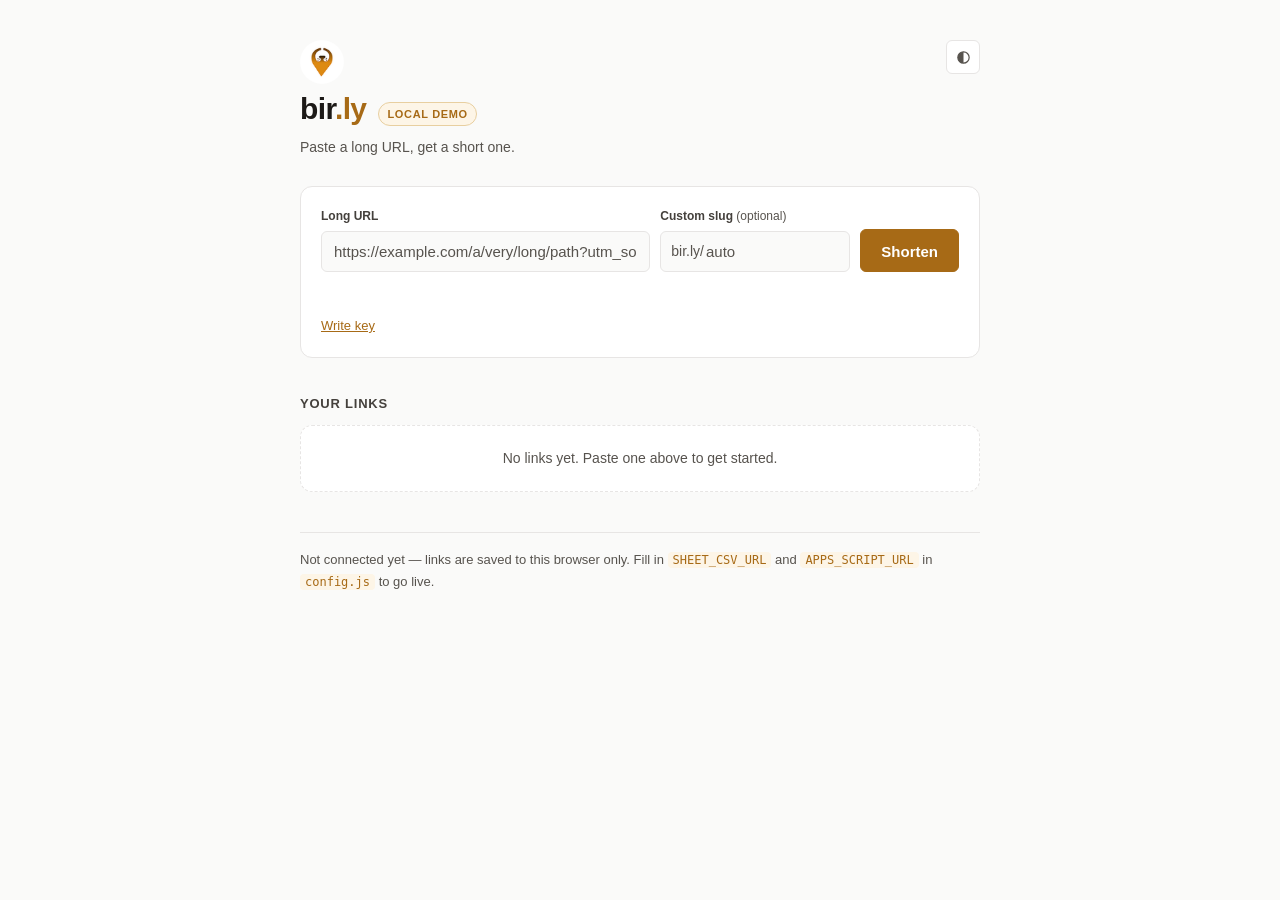
==== site/index.html @ b2f22ea6 "Restore the white-circle logo mark and add a theme switcher The pin is drawn on white, so rather tha" ====
<!DOCTYPE html>
<!-- ============================================================
     bir.ly — dashboard
     Version : v1.0
     Date    : 2026-09-22
     Author  : Rich Birley
     Changes : Google Sheet store via Apps Script; falls back to a
               local demo until config.js is filled in.
     ============================================================ -->
<html lang="en-GB">
<head>
<meta charset="utf-8">
<meta name="viewport" content="width=device-width, initial-scale=1">
<meta name="robots" content="noindex">
<title>bir.ly</title>
<link rel="icon" href="favicon-32.png" sizes="32x32">
<link rel="icon" href="favicon-16.png" sizes="16x16">
<link rel="apple-touch-icon" href="apple-touch-icon.png">
<meta name="theme-color" content="#A76A16">
<link rel="stylesheet" href="style.css">
<script src="theme.js"></script>
</head>
<body>
<div class="wrap">

  <button class="theme-btn" type="button" id="theme-btn"></button>

  <header>
    <a class="logo" href="./"><img src="icon-512.png" alt=""><span>bir<b>.ly</b></span></a>
    <span class="tag" id="mode">Local demo</span>
  </header>
  <p class="sub">Paste a long URL, get a short one.</p>

  <div class="card">
    <form id="form" novalidate>
      <div class="field">
        <label for="url">Long URL</label>
        <input id="url" type="url" placeholder="https://example.com/a/very/long/path?utm_source=…" autocomplete="off" spellcheck="false">
      </div>
      <div class="field slug-field">
        <label for="slug">Custom slug <span class="opt">(optional)</span></label>
        <div class="slug-wrap">
          <span id="host-label">bir.ly/</span>
          <input id="slug" type="text" placeholder="auto" autocomplete="off" spellcheck="false" maxlength="24">
        </div>
      </div>
      <button class="primary" type="submit" id="submit">Shorten</button>
    </form>
    <div class="msg" id="msg" role="status" aria-live="polite"></div>

    <div style="margin-top:12px">
      <button class="link-btn" type="button" id="toggle-settings">Write key</button>
    </div>

    <div class="settings" id="settings">
      <div class="row">
        <div class="field">
          <label for="secret">Write key <span class="opt">— stored in this browser only, never committed</span></label>
          <input id="secret" type="password" placeholder="the SECRET from your Apps Script" autocomplete="off">
        </div>
        <button class="ghost" type="button" id="save-secret">Save</button>
      </div>
    </div>
  </div>

  <h2>Your links <span class="count" id="count"></span></h2>
  <ul id="list"></ul>

  <p class="note" id="note"></p>

</div>

<script src="config.js"></script>
<script>
const ALPHABET = '23456789abcdefghijkmnpqrstuvwxyzABCDEFGHJKLMNPQRSTUVWXYZ';
const LOCAL_KEY = 'birly.links.v1';
const SECRET_KEY = 'birly.secret';
const RESERVED = new Set(['api','admin','app','login','new','static','assets','about','404','index','config','style','robots','sitemap','cname']);

const CFG = window.BIRLY || {};
const LIVE = Boolean(CFG.SHEET_CSV_URL && CFG.APPS_SCRIPT_URL);
const DOMAIN = CFG.DOMAIN || 'bir.ly';

const $ = id => document.getElementById(id);
const form = $('form'), urlIn = $('url'), slugIn = $('slug'), msg = $('msg');
const list = $('list'), count = $('count'), submit = $('submit');

let links = [];

$('host-label').textContent = DOMAIN + '/';
$('mode').textContent = LIVE ? 'Live' : 'Local demo';
$('note').innerHTML = LIVE
  ? 'Links are stored in your Google Sheet and resolve immediately at <code>' + DOMAIN + '</code>. The sheet is published read-only, so treat the link list as public.'
  : 'Not connected yet — links are saved to this browser only. Fill in <code>SHEET_CSV_URL</code> and <code>APPS_SCRIPT_URL</code> in <code>config.js</code> to go live.';

$('toggle-settings').addEventListener('click', () => {
  $('settings').classList.toggle('open');
  if ($('settings').classList.contains('open')) $('secret').focus();
});
$('save-secret').addEventListener('click', () => {
  const v = $('secret').value.trim();
  if (v) localStorage.setItem(SECRET_KEY, v); else localStorage.removeItem(SECRET_KEY);
  $('settings').classList.remove('open');
  say(v ? 'Write key saved to this browser.' : 'Write key cleared.', 'ok');
});
try { $('secret').value = localStorage.getItem(SECRET_KEY) || ''; } catch {}

function say(text, kind){
  msg.textContent = text;
  msg.className = 'msg' + (kind ? ' ' + kind : '');
}

function makeSlug(n = 7){
  const bytes = crypto.getRandomValues(new Uint8Array(n));
  return [...bytes].map(b => ALPHABET[b % ALPHABET.length]).join('');
}

function normalise(raw){
  let v = raw.trim();
  if (!v) return null;
  if (!/^[a-z][a-z0-9+.-]*:\/\//i.test(v)) v = 'https://' + v;
  let u;
  try { u = new URL(v); } catch { return null; }
  if (u.protocol !== 'http:' && u.protocol !== 'https:') return null;
  if (!u.hostname.includes('.')) return null;
  return u.href;
}

function parseCSV(text){
  const rows = [];
  let row = [], field = '', quoted = false;
  for (let i = 0; i < text.length; i++){
    const c = text[i];
    if (quoted){
      if (c === '"'){
        if (text[i+1] === '"'){ field += '"'; i++; }
        else quoted = false;
      } else field += c;
    } else if (c === '"'){ quoted = true; }
    else if (c === ','){ row.push(field); field = ''; }
    else if (c === '\n'){ row.push(field); rows.push(row); row = []; field = ''; }
    else if (c !== '\r'){ field += c; }
  }
  if (field.length || row.length){ row.push(field); rows.push(row); }
  return rows;
}

async function loadLinks(){
  if (!LIVE){
    try { return JSON.parse(localStorage.getItem(LOCAL_KEY)) || []; } catch { return []; }
  }
  const res = await fetch(CFG.SHEET_CSV_URL, { cache: 'no-store' });
  if (!res.ok) throw new Error('sheet ' + res.status);
  return parseCSV(await res.text())
    .filter(r => r[0] && r[1] && r[0].trim().toLowerCase() !== 'slug')
    .map(r => ({ slug: r[0].trim(), url: r[1].trim(), created: Date.parse(r[2]) || null }))
    .reverse();
}

function saveLocal(){
  try { localStorage.setItem(LOCAL_KEY, JSON.stringify(links)); } catch {}
}

async function createLink(slug, url){
  if (!LIVE){
    links.unshift({ slug, url, created: Date.now() });
    saveLocal();
    return;
  }
  const secret = localStorage.getItem(SECRET_KEY);
  if (!secret) throw new Error('No write key saved — add one under “Write key”.');

  // text/plain avoids a CORS preflight, which Apps Script does not answer.
  const res = await fetch(CFG.APPS_SCRIPT_URL, {
    method: 'POST',
    headers: { 'Content-Type': 'text/plain;charset=utf-8' },
    body: JSON.stringify({ secret, slug, url })
  });
  const data = await res.json().catch(() => ({ error: 'Unreadable response from Apps Script.' }));
  if (data.error) throw new Error(data.error);
  links.unshift({ slug, url, created: Date.now() });
}

form.addEventListener('submit', async e => {
  e.preventDefault();
  const href = normalise(urlIn.value);
  if (!href) return say('That doesn’t look like a valid web address.', 'err');

  let slug = slugIn.value.trim();
  if (slug){
    if (!/^[a-zA-Z0-9_-]{3,24}$/.test(slug))
      return say('Slugs are 3–24 characters: letters, numbers, hyphen or underscore.', 'err');
    if (RESERVED.has(slug.toLowerCase()))
      return say('“' + slug + '” is reserved for the app itself.', 'err');
    if (links.some(l => l.slug.toLowerCase() === slug.toLowerCase()))
      return say(DOMAIN + '/' + slug + ' is already taken.', 'err');
  } else {
    do { slug = makeSlug(); } while (links.some(l => l.slug === slug));
  }

  submit.disabled = true;
  say('Saving…');
  try {
    await createLink(slug, href);
    render();
    form.reset();
    urlIn.focus();
    say('Created ' + DOMAIN + '/' + slug, 'ok');
  } catch (err) {
    say(err.message || 'Could not save that link.', 'err');
  } finally {
    submit.disabled = false;
  }
});

function when(ts){
  if (!ts) return '';
  const s = (Date.now() - ts) / 1000;
  if (s < 60) return 'just now';
  if (s < 3600) return Math.floor(s / 60) + 'm ago';
  if (s < 86400) return Math.floor(s / 3600) + 'h ago';
  return new Date(ts).toLocaleDateString('en-GB', { day:'numeric', month:'short' });
}

function render(){
  count.textContent = links.length ? '(' + links.length + ')' : '';
  list.innerHTML = '';

  if (!links.length){
    const p = document.createElement('li');
    p.className = 'empty';
    p.textContent = 'No links yet. Paste one above to get started.';
    list.append(p);
    return;
  }

  for (const link of links){
    const li = document.createElement('li');

    const main = document.createElement('div');
    main.className = 'li-main';
    const short = document.createElement('div');
    short.className = 'short';
    short.textContent = DOMAIN + '/' + link.slug;
    const long = document.createElement('div');
    long.className = 'long';
    long.textContent = link.url;
    long.title = link.url;
    main.append(short, long);

    const meta = document.createElement('span');
    meta.className = 'meta';
    meta.textContent = when(link.created);

    const copy = document.createElement('button');
    copy.className = 'ghost';
    copy.type = 'button';
    copy.textContent = 'Copy';
    copy.addEventListener('click', async () => {
      try { await navigator.clipboard.writeText('https://' + DOMAIN + '/' + link.slug); }
      catch { return say('Copy blocked by the browser — select the link manually.', 'err'); }
      copy.textContent = 'Copied';
      copy.classList.add('done');
      setTimeout(() => { copy.textContent = 'Copy'; copy.classList.remove('done'); }, 1400);
    });

    li.append(main, meta, copy);

    if (!LIVE){
      const del = document.createElement('button');
      del.className = 'icon-btn';
      del.type = 'button';
      del.setAttribute('aria-label', 'Delete ' + DOMAIN + '/' + link.slug);
      del.textContent = 'Delete';
      del.addEventListener('click', () => {
        links = links.filter(l => l.slug !== link.slug);
        saveLocal();
        render();
        say('Deleted ' + DOMAIN + '/' + link.slug);
      });
      li.append(del);
    }

    list.append(li);
  }
}

(async () => {
  try {
    links = await loadLinks();
  } catch {
    say('Could not load your links from the sheet.', 'err');
  }
  render();
})();
  Theme.mount(document.getElementById('theme-btn'));
</script>
</body>
</html>
---- site/style.css ----
:root{
  --bg:#FAFAF9; --surface:#FFFFFF; --line:#E7E5E4;
  --ink:#1C1917; --heading:#1C1917; --label:#44403C; --muted:#57534E;
  --brand:#A76A16; --brand-dark:#8E5A10; --brand-tint:#FDF5E7; --brand-line:#E8CFA0;
  --brand-on:#FFFFFF;
  --success:#047857; --error:#B91C1C; --focus:#A76A16;
  --radius:6px;
  color-scheme:light;
}
@media (prefers-color-scheme:dark){
  :root:not([data-theme="light"]){
    --bg:#1E1C1B; --surface:#272423; --line:#363231;
    --ink:#FAFAF9; --heading:#FAFAF9; --label:#D6D3D1; --muted:#A8A29E;
    --brand:#E0A040; --brand-dark:#EFB558; --brand-tint:#2A1E0A; --brand-line:#6B4A12;
    --brand-on:#1C1917;
    --success:#34D399; --error:#F87171; --focus:#E0A040;
    color-scheme:dark;
  }
}
:root[data-theme="dark"]{
  --bg:#1E1C1B; --surface:#272423; --line:#363231;
  --ink:#FAFAF9; --heading:#FAFAF9; --label:#D6D3D1; --muted:#A8A29E;
  --brand:#E0A040; --brand-dark:#EFB558; --brand-tint:#2A1E0A; --brand-line:#6B4A12;
  --brand-on:#1C1917;
  --success:#34D399; --error:#F87171; --focus:#E0A040;
  color-scheme:dark;
}

*{box-sizing:border-box}
body{
  background:var(--bg); color:var(--ink); margin:0;
  font:15px/1.5 -apple-system,BlinkMacSystemFont,"Segoe UI",Helvetica,Arial,sans-serif;
  -webkit-font-smoothing:antialiased;
}
:focus-visible{outline:2px solid var(--focus); outline-offset:2px}

.wrap{max-width:720px;margin:0 auto;padding:40px 20px 80px;position:relative}

.theme-btn{
  position:absolute;top:40px;right:20px;
  width:34px;height:34px;display:grid;place-items:center;
  background:var(--surface);border:1px solid var(--line);
  border-radius:var(--radius);color:var(--muted);padding:0;
}
.theme-btn:hover{color:var(--brand);border-color:var(--brand-line);background:var(--brand-tint)}
.theme-btn svg{width:17px;height:17px}

header{display:flex;align-items:flex-end;gap:12px;margin-bottom:6px;flex-wrap:wrap}
.logo{display:flex;flex-direction:column;align-items:flex-start;gap:2px;
      font-size:30px;font-weight:700;letter-spacing:-.02em;color:var(--heading);text-decoration:none}
/* The mark is drawn on white. On a dark ground that square would show,
   so it is masked to a circle — the same treatment as the old app. */
.logo img{width:44px;height:44px;display:block;border-radius:50%}
.logo b{color:var(--brand)}
.tag{
  margin-bottom:5px;
  font-size:11px;font-weight:600;letter-spacing:.06em;text-transform:uppercase;
  color:var(--brand);background:var(--brand-tint);
  border:1px solid var(--brand-line);
  padding:3px 8px;border-radius:99px;
}
.sub{color:var(--muted);margin:0 0 28px;font-size:14px}

.card{
  background:var(--surface);border:1px solid var(--line);
  border-radius:calc(var(--radius) * 2);padding:20px;
}

form{display:flex;gap:10px;flex-wrap:wrap}
.field{flex:1 1 320px;min-width:0}
label{display:block;font-size:12px;font-weight:600;color:var(--label);margin-bottom:6px}
label .opt{font-weight:400;color:var(--muted)}
input[type=url],input[type=text],input[type=password]{
  width:100%;padding:11px 12px;font-size:15px;font-family:inherit;
  color:var(--ink);background:var(--bg);
  border:1px solid var(--line);border-radius:var(--radius);
}
input::placeholder{color:var(--muted)}
input:focus{border-color:var(--brand)}
.slug-field{flex:0 1 190px}
.slug-wrap{display:flex;align-items:center;background:var(--bg);border:1px solid var(--line);border-radius:var(--radius);padding-left:10px}
.slug-wrap span{font-size:14px;color:var(--muted);white-space:nowrap}
.slug-wrap input{border:0;background:transparent;padding-left:2px}
.slug-wrap input:focus-visible{outline:none}
.slug-wrap:focus-within{border-color:var(--brand);outline:2px solid var(--focus);outline-offset:2px}

button{font:inherit;cursor:pointer;border-radius:var(--radius);border:1px solid transparent}
.primary{
  background:var(--brand);color:var(--brand-on);border-color:var(--brand);
  padding:11px 20px;font-weight:600;align-self:flex-end;height:43px;
}
.primary:hover{background:var(--brand-dark);border-color:var(--brand-dark)}
.primary:disabled{opacity:.55;cursor:not-allowed}
.ghost{
  background:transparent;color:var(--brand);border-color:var(--line);
  padding:6px 11px;font-size:13px;font-weight:600;
}
.ghost:hover{background:var(--brand-tint);border-color:var(--brand)}
.ghost.done{color:var(--success);border-color:color-mix(in srgb,var(--success) 45%,transparent)}
.icon-btn{background:transparent;color:var(--muted);padding:6px 8px;font-size:13px}
.icon-btn:hover{color:var(--error)}
.link-btn{background:none;border:0;color:var(--brand);font-size:13px;padding:0;text-decoration:underline}

.msg{margin-top:12px;font-size:13px;min-height:18px}
.msg.err{color:var(--error)}
.msg.ok{color:var(--success)}

h2{font-size:13px;font-weight:600;letter-spacing:.06em;text-transform:uppercase;
   color:var(--label);margin:36px 0 12px}
h2 .count{font-weight:400;letter-spacing:0;text-transform:none}

ul{list-style:none;margin:0;padding:0;display:grid;gap:10px}
li{
  background:var(--surface);border:1px solid var(--line);border-radius:calc(var(--radius) * 2);
  padding:14px 16px;display:flex;align-items:center;gap:14px;overflow:hidden;
}
.li-main{flex:1 1 0;min-width:0;overflow:hidden}
.short{font-size:15px;font-weight:600;color:var(--brand);font-family:ui-monospace,SFMono-Regular,Menlo,monospace}
.long{font-size:13px;color:var(--muted);overflow:hidden;text-overflow:ellipsis;white-space:nowrap;margin-top:3px}
.meta{font-size:12px;color:var(--muted);white-space:nowrap;font-variant-numeric:tabular-nums}
.empty{color:var(--muted);font-size:14px;padding:22px;text-align:center;display:block;
       border:1px dashed var(--line);border-radius:calc(var(--radius) * 2)}

.note{margin-top:40px;font-size:13px;color:var(--muted);line-height:1.65;
      border-top:1px solid var(--line);padding-top:16px}
.note code{background:var(--brand-tint);color:var(--brand);padding:1px 5px;border-radius:4px;font-size:12px}

.settings{margin-top:14px;padding-top:14px;border-top:1px solid var(--line);display:none}
.settings.open{display:block}
.settings .row{display:flex;gap:10px;flex-wrap:wrap;align-items:flex-end}
.settings .field{flex:1 1 260px}

/* 404 resolver */
.resolve{
  min-height:100vh;display:flex;flex-direction:column;
  align-items:center;justify-content:center;text-align:center;padding:24px;gap:14px;
}
.spinner{
  width:26px;height:26px;border-radius:50%;
  border:2.5px solid var(--line);border-top-color:var(--brand);
  animation:spin .7s linear infinite;
}
@keyframes spin{to{transform:rotate(360deg)}}
@media (prefers-reduced-motion:reduce){.spinner{animation-duration:2s}}
.resolve .slug{font-family:ui-monospace,SFMono-Regular,Menlo,monospace;color:var(--brand);font-weight:600}
.resolve p{color:var(--muted);margin:0;font-size:14px;max-width:34em}
.resolve h1{font-size:20px;color:var(--heading);margin:0}

@media (max-width:560px){
  .primary{width:100%;align-self:stretch}
  li{flex-wrap:wrap;gap:8px}
  .li-main{flex:1 1 100%}
  .meta{margin-right:auto}
}
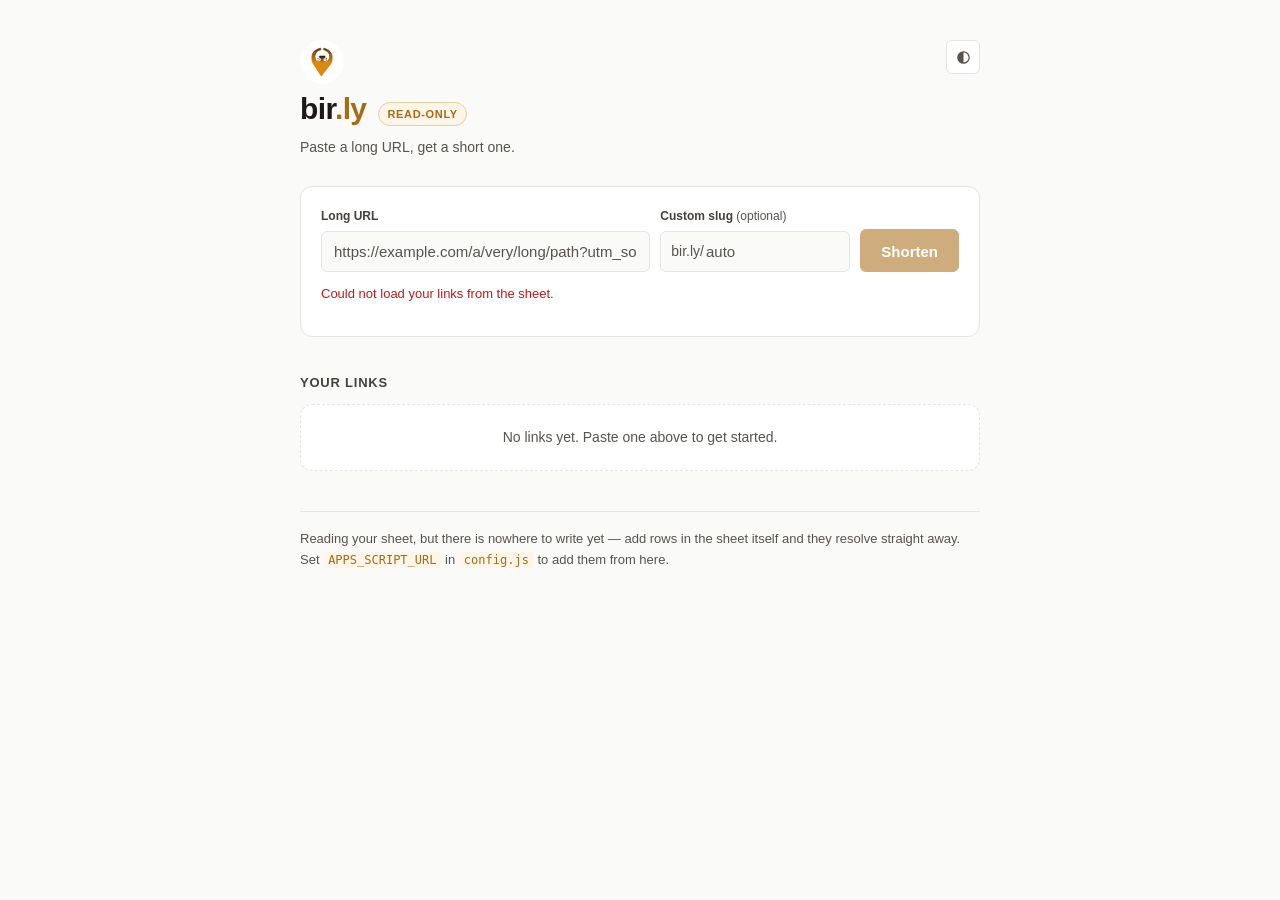
==== commit 72c06fbc: "Read links from the sheet; separate read config from write The sheet is shared as "anyone with the l" ====
--- a/site/index.html
+++ b/site/index.html
@@ -78,7 +78,11 @@
 const RESERVED = new Set(['api','admin','app','login','new','static','assets','about','404','index','config','style','robots','sitemap','cname']);
 
 const CFG = window.BIRLY || {};
-const LIVE = Boolean(CFG.SHEET_CSV_URL && CFG.APPS_SCRIPT_URL);
+// Reading and writing are configured separately: the resolver needs only the
+// sheet, so links can resolve before the write endpoint exists.
+const CAN_READ = Boolean(CFG.SHEET_CSV_URL);
+const CAN_WRITE = Boolean(CFG.APPS_SCRIPT_URL);
+const LIVE = CAN_READ && CAN_WRITE;
 const DOMAIN = CFG.DOMAIN || 'bir.ly';
 
 const $ = id => document.getElementById(id);
@@ -88,10 +92,19 @@
 let links = [];
 
 $('host-label').textContent = DOMAIN + '/';
-$('mode').textContent = LIVE ? 'Live' : 'Local demo';
+$('mode').textContent = LIVE ? 'Live' : CAN_READ ? 'Read-only' : 'Local demo';
 $('note').innerHTML = LIVE
-  ? 'Links are stored in your Google Sheet and resolve immediately at <code>' + DOMAIN + '</code>. The sheet is published read-only, so treat the link list as public.'
+  ? 'Links are stored in your Google Sheet and resolve immediately at <code>' + DOMAIN + '</code>. The sheet is readable by anyone with its link, so treat the link list as public.'
+  : CAN_READ
+  ? 'Reading your sheet, but there is nowhere to write yet — add rows in the sheet itself and they resolve straight away. Set <code>APPS_SCRIPT_URL</code> in <code>config.js</code> to add them from here.'
   : 'Not connected yet — links are saved to this browser only. Fill in <code>SHEET_CSV_URL</code> and <code>APPS_SCRIPT_URL</code> in <code>config.js</code> to go live.';
+
+if (CAN_READ && !CAN_WRITE){
+  submit.disabled = true;
+  submit.title = 'No write endpoint configured yet';
+  urlIn.disabled = slugIn.disabled = true;
+  $('toggle-settings').hidden = true;
+}
 
 $('toggle-settings').addEventListener('click', () => {
   $('settings').classList.toggle('open');
@@ -146,7 +159,7 @@
 }
 
 async function loadLinks(){
-  if (!LIVE){
+  if (!CAN_READ){
     try { return JSON.parse(localStorage.getItem(LOCAL_KEY)) || []; } catch { return []; }
   }
   const res = await fetch(CFG.SHEET_CSV_URL, { cache: 'no-store' });
@@ -162,7 +175,7 @@
 }
 
 async function createLink(slug, url){
-  if (!LIVE){
+  if (!CAN_WRITE){
     links.unshift({ slug, url, created: Date.now() });
     saveLocal();
     return;
@@ -266,7 +279,7 @@
 
     li.append(main, meta, copy);
 
-    if (!LIVE){
+    if (!CAN_READ){
       const del = document.createElement('button');
       del.className = 'icon-btn';
       del.type = 'button';
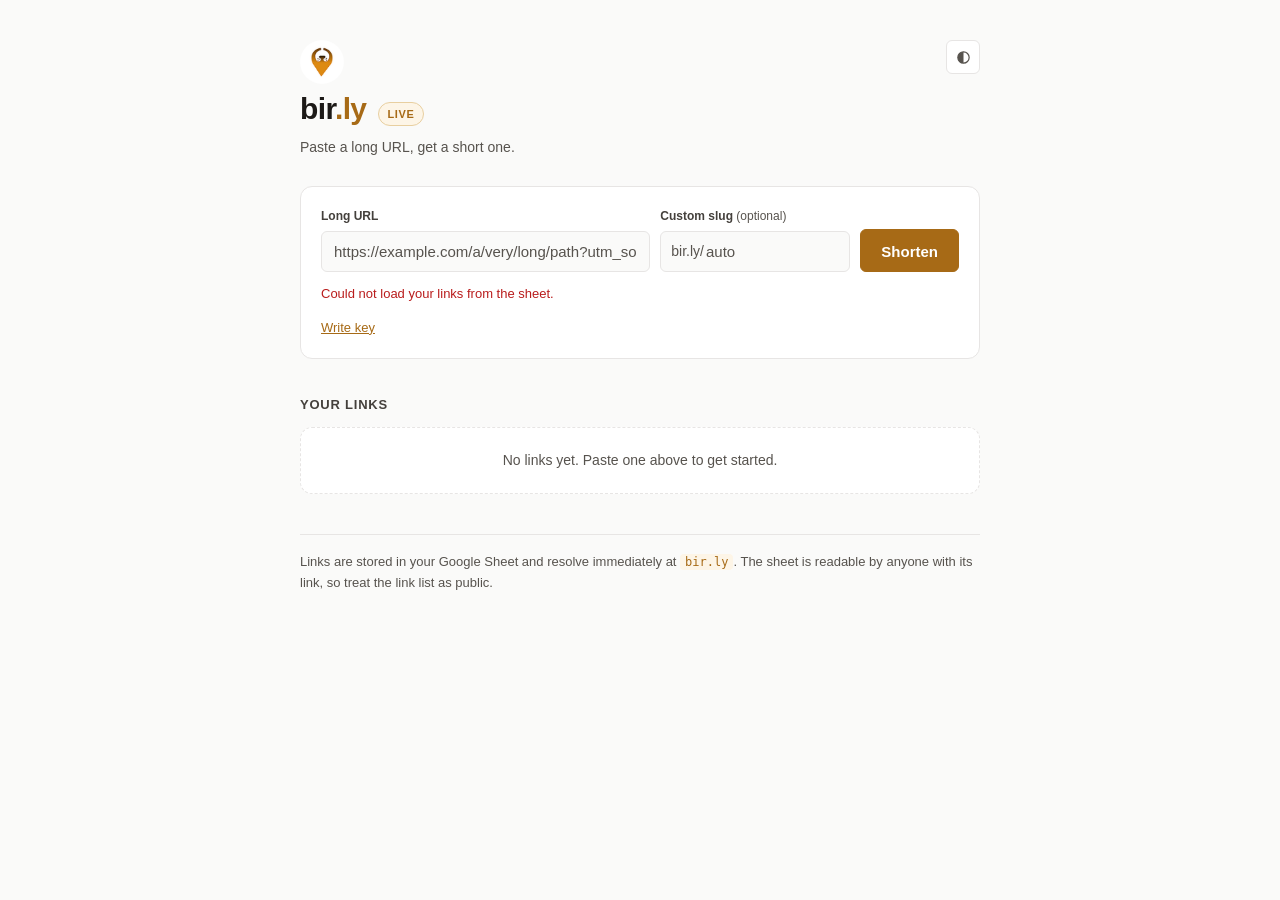
==== commit 26ccebeb: "Copy the link that actually resolves, not the one we hope for Until DNS points at Pages the app is s" ====
--- a/site/index.html
+++ b/site/index.html
@@ -85,6 +85,14 @@
 const LIVE = CAN_READ && CAN_WRITE;
 const DOMAIN = CFG.DOMAIN || 'bir.ly';
 
+// Until DNS points at Pages the app lives at a github.io subpath, where a
+// bir.ly link would be dead. Show and copy wherever it is actually served
+// from; once the domain resolves, that is the domain.
+const BASE = new URL('.', location.href).href;
+const ON_DOMAIN = location.hostname === DOMAIN;
+const shortUrl = slug => ON_DOMAIN ? 'https://' + DOMAIN + '/' + slug : BASE + slug;
+const shortLabel = slug => shortUrl(slug).replace(/^https?:\/\//, '');
+
 const $ = id => document.getElementById(id);
 const form = $('form'), urlIn = $('url'), slugIn = $('slug'), msg = $('msg');
 const list = $('list'), count = $('count'), submit = $('submit');
@@ -218,7 +226,7 @@
     render();
     form.reset();
     urlIn.focus();
-    say('Created ' + DOMAIN + '/' + slug, 'ok');
+    say('Created ' + shortLabel(slug), 'ok');
   } catch (err) {
     say(err.message || 'Could not save that link.', 'err');
   } finally {
@@ -254,7 +262,7 @@
     main.className = 'li-main';
     const short = document.createElement('div');
     short.className = 'short';
-    short.textContent = DOMAIN + '/' + link.slug;
+    short.textContent = shortLabel(link.slug);
     const long = document.createElement('div');
     long.className = 'long';
     long.textContent = link.url;
@@ -270,7 +278,7 @@
     copy.type = 'button';
     copy.textContent = 'Copy';
     copy.addEventListener('click', async () => {
-      try { await navigator.clipboard.writeText('https://' + DOMAIN + '/' + link.slug); }
+      try { await navigator.clipboard.writeText(shortUrl(link.slug)); }
       catch { return say('Copy blocked by the browser — select the link manually.', 'err'); }
       copy.textContent = 'Copied';
       copy.classList.add('done');
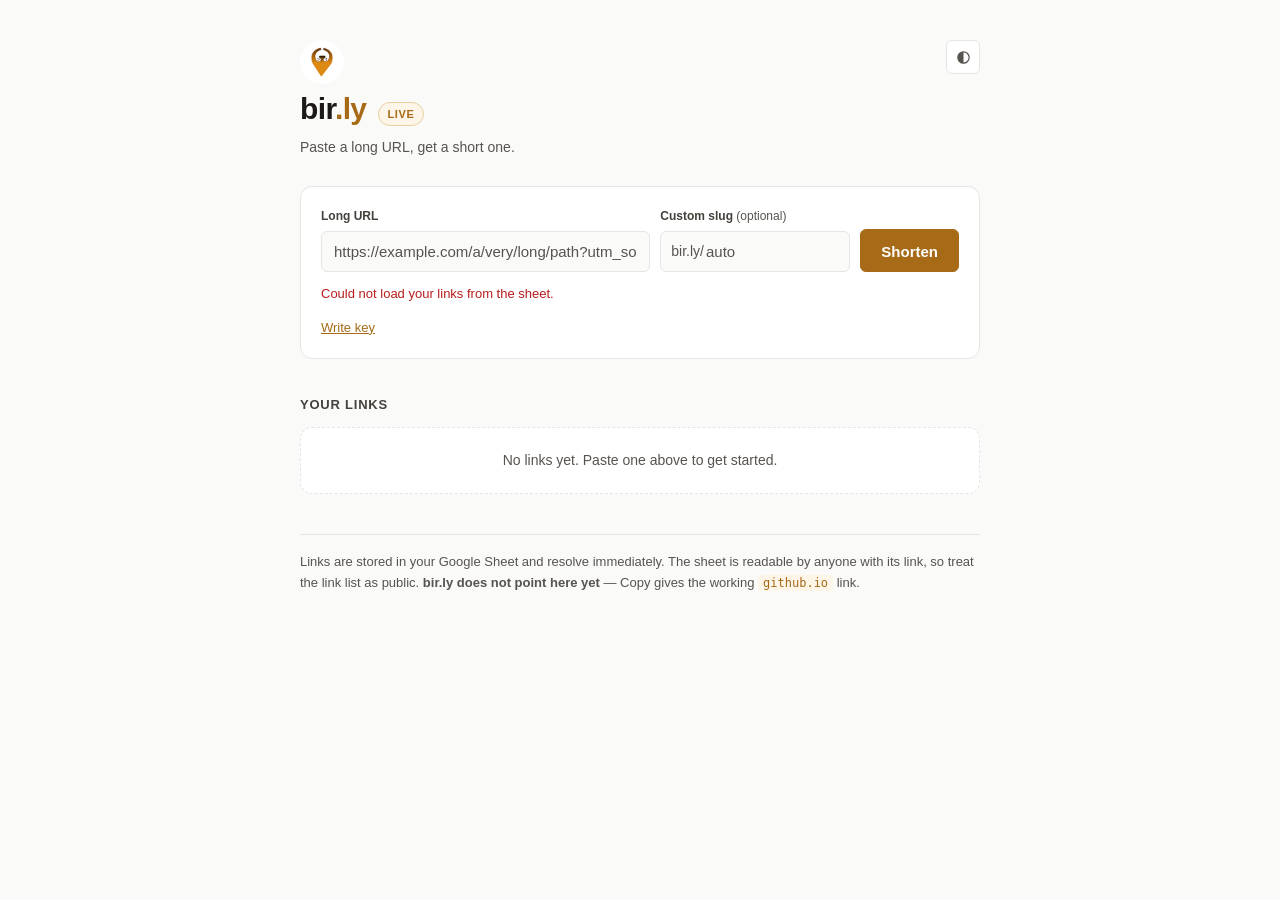
==== commit da30c950: "Keep the label short and say where links resolve Showing the full github.io URL was honest but wrapp" ====
--- a/site/index.html
+++ b/site/index.html
@@ -91,7 +91,9 @@
 const BASE = new URL('.', location.href).href;
 const ON_DOMAIN = location.hostname === DOMAIN;
 const shortUrl = slug => ON_DOMAIN ? 'https://' + DOMAIN + '/' + slug : BASE + slug;
-const shortLabel = slug => shortUrl(slug).replace(/^https?:\/\//, '');
+// The label stays short and branded; the note below says where links really
+// resolve while that is not yet true, and Copy always gives the live URL.
+const shortLabel = slug => DOMAIN + '/' + slug;
 
 const $ = id => document.getElementById(id);
 const form = $('form'), urlIn = $('url'), slugIn = $('slug'), msg = $('msg');
@@ -102,7 +104,8 @@
 $('host-label').textContent = DOMAIN + '/';
 $('mode').textContent = LIVE ? 'Live' : CAN_READ ? 'Read-only' : 'Local demo';
 $('note').innerHTML = LIVE
-  ? 'Links are stored in your Google Sheet and resolve immediately at <code>' + DOMAIN + '</code>. The sheet is readable by anyone with its link, so treat the link list as public.'
+  ? 'Links are stored in your Google Sheet and resolve immediately. The sheet is readable by anyone with its link, so treat the link list as public.'
+    + (ON_DOMAIN ? '' : ' <strong>' + DOMAIN + ' does not point here yet</strong> — Copy gives the working <code>github.io</code> link.')
   : CAN_READ
   ? 'Reading your sheet, but there is nowhere to write yet — add rows in the sheet itself and they resolve straight away. Set <code>APPS_SCRIPT_URL</code> in <code>config.js</code> to add them from here.'
   : 'Not connected yet — links are saved to this browser only. Fill in <code>SHEET_CSV_URL</code> and <code>APPS_SCRIPT_URL</code> in <code>config.js</code> to go live.';
@@ -263,6 +266,7 @@
     const short = document.createElement('div');
     short.className = 'short';
     short.textContent = shortLabel(link.slug);
+    short.title = shortUrl(link.slug);
     const long = document.createElement('div');
     long.className = 'long';
     long.textContent = link.url;
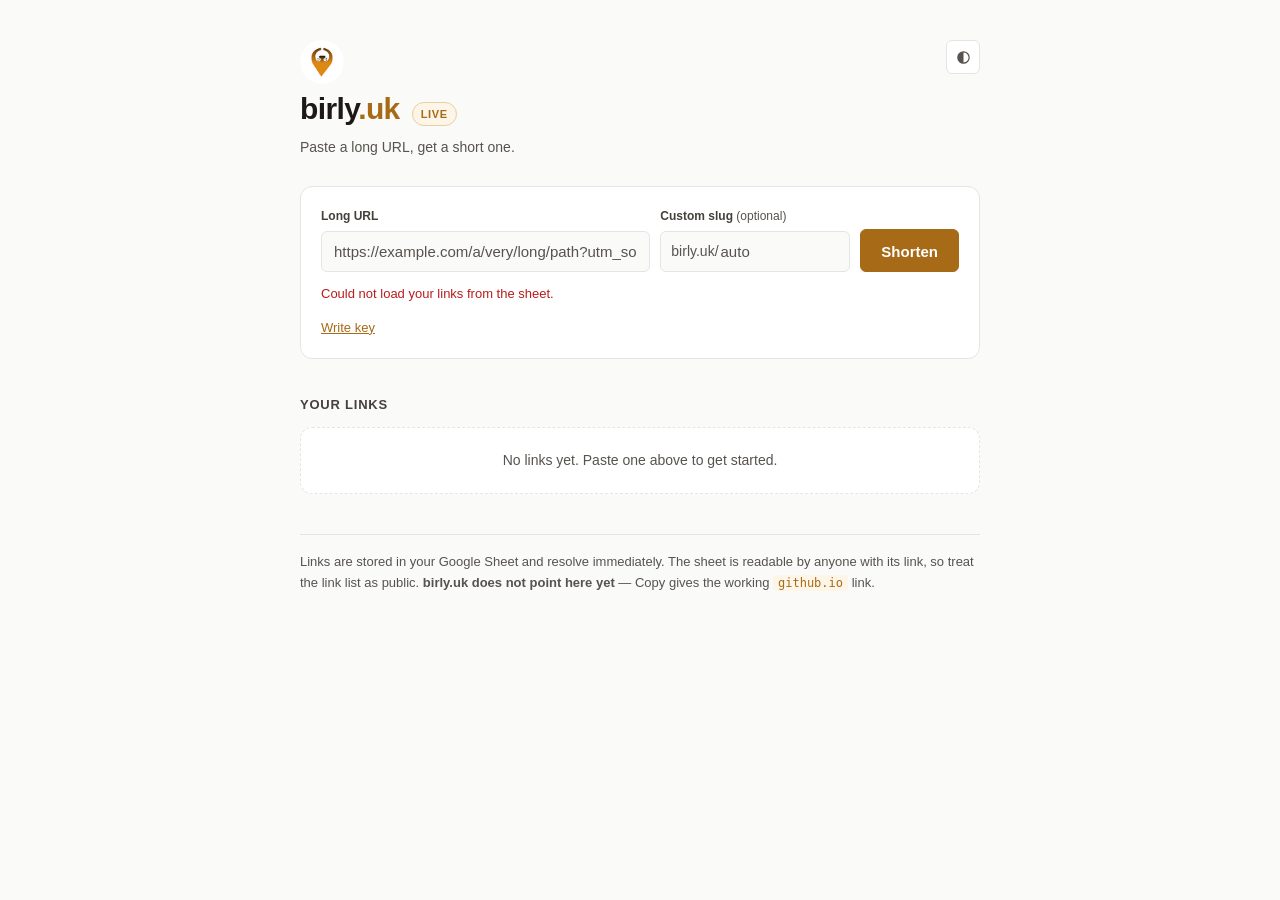
==== commit 98a94108: "Rebrand to birly.uk bir.ly was never registrable — the Libyan registry reserves every domain of thre" ====
--- a/site/index.html
+++ b/site/index.html
@@ -1,6 +1,6 @@
 <!DOCTYPE html>
 <!-- ============================================================
-     bir.ly — dashboard
+     birly.uk — dashboard
      Version : v1.0
      Date    : 2026-09-22
      Author  : Rich Birley
@@ -12,7 +12,7 @@
 <meta charset="utf-8">
 <meta name="viewport" content="width=device-width, initial-scale=1">
 <meta name="robots" content="noindex">
-<title>bir.ly</title>
+<title>birly.uk</title>
 <link rel="icon" href="favicon-32.png" sizes="32x32">
 <link rel="icon" href="favicon-16.png" sizes="16x16">
 <link rel="apple-touch-icon" href="apple-touch-icon.png">
@@ -26,7 +26,7 @@
   <button class="theme-btn" type="button" id="theme-btn"></button>
 
   <header>
-    <a class="logo" href="./"><img src="icon-512.png" alt=""><span>bir<b>.ly</b></span></a>
+    <a class="logo" href="./"><img src="icon-512.png" alt=""><span>birly<b>.uk</b></span></a>
     <span class="tag" id="mode">Local demo</span>
   </header>
   <p class="sub">Paste a long URL, get a short one.</p>
@@ -40,7 +40,7 @@
       <div class="field slug-field">
         <label for="slug">Custom slug <span class="opt">(optional)</span></label>
         <div class="slug-wrap">
-          <span id="host-label">bir.ly/</span>
+          <span id="host-label">birly.uk/</span>
           <input id="slug" type="text" placeholder="auto" autocomplete="off" spellcheck="false" maxlength="24">
         </div>
       </div>
@@ -83,10 +83,10 @@
 const CAN_READ = Boolean(CFG.SHEET_CSV_URL);
 const CAN_WRITE = Boolean(CFG.APPS_SCRIPT_URL);
 const LIVE = CAN_READ && CAN_WRITE;
-const DOMAIN = CFG.DOMAIN || 'bir.ly';
+const DOMAIN = CFG.DOMAIN || 'birly.uk';
 
 // Until DNS points at Pages the app lives at a github.io subpath, where a
-// bir.ly link would be dead. Show and copy wherever it is actually served
+// birly.uk link would be dead. Show and copy wherever it is actually served
 // from; once the domain resolves, that is the domain.
 const BASE = new URL('.', location.href).href;
 const ON_DOMAIN = location.hostname === DOMAIN;
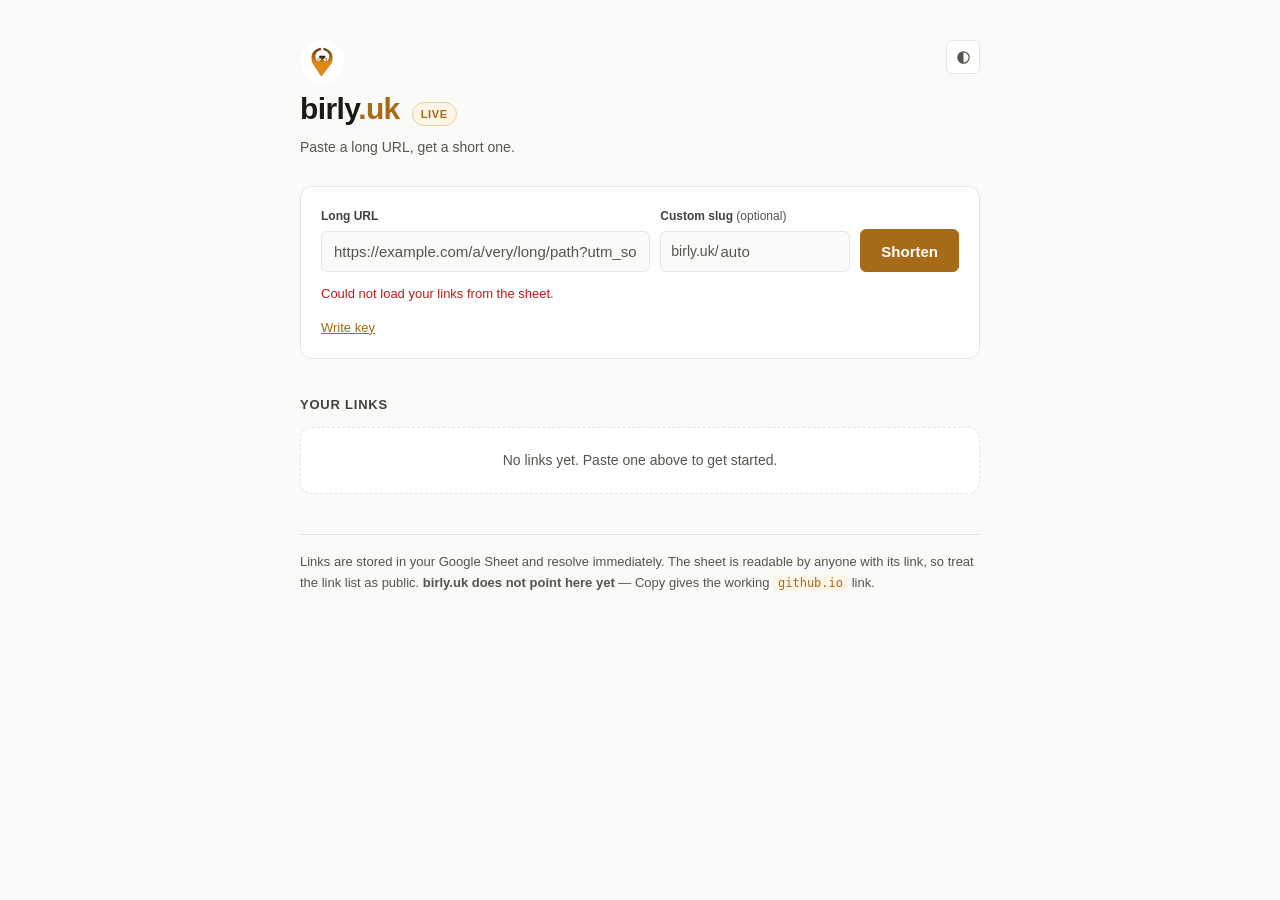
==== commit 1ab10b1c: "Add delete with undo, and a splash while a write is in flight Deleting needed the endpoint to do mor" ====
--- a/site/index.html
+++ b/site/index.html
@@ -21,6 +21,14 @@
 <script src="theme.js"></script>
 </head>
 <body>
+
+<div class="splash" id="splash" role="status" aria-live="polite" hidden>
+  <img src="icon-512.png" alt="">
+  <span class="splash-label" id="splash-label">Saving…</span>
+</div>
+
+<div class="banner-wrap" id="banner-wrap" aria-live="polite"></div>
+
 <div class="wrap">
 
   <button class="theme-btn" type="button" id="theme-btn"></button>
@@ -129,6 +137,69 @@
 });
 try { $('secret').value = localStorage.getItem(SECRET_KEY) || ''; } catch {}
 
+const splash = $('splash'), splashLabel = $('splash-label');
+
+function showSplash(label){
+  splashLabel.textContent = label;
+  splash.classList.remove('out');
+  splash.hidden = false;
+}
+function hideSplash(){
+  splash.classList.add('out');
+  setTimeout(() => { splash.hidden = true; splash.classList.remove('out'); }, 180);
+}
+
+let banner = null, bannerTimers = [];
+function clearBanner(){
+  bannerTimers.forEach(clearTimeout);
+  bannerTimers = [];
+  if (banner) banner.remove();
+  banner = null;
+}
+/* One banner at a time. `action` gives it a countdown and a button; the
+ * count is shown because an undo you cannot time is a guess. */
+function showBanner(text, kind, action){
+  clearBanner();
+  const el = document.createElement('div');
+  el.className = 'banner ' + kind;
+
+  const span = document.createElement('span');
+  span.className = 'banner-text';
+  span.textContent = text;
+  el.append(span);
+
+  const seconds = action ? 10 : 4;
+
+  if (action){
+    const btn = document.createElement('button');
+    btn.type = 'button';
+    btn.className = 'banner-action';
+    const count = document.createElement('span');
+    count.className = 'banner-count';
+
+    let left = seconds;
+    count.textContent = ' ' + left + 's';
+    btn.textContent = action.label;
+    btn.addEventListener('click', () => { clearBanner(); action.run(); });
+    el.append(btn, count);
+
+    const tick = setInterval(() => {
+      left -= 1;
+      if (left <= 0) clearInterval(tick);
+      count.textContent = ' ' + Math.max(left, 0) + 's';
+    }, 1000);
+    bannerTimers.push(tick);
+  }
+
+  $('banner-wrap').append(el);
+  banner = el;
+
+  bannerTimers.push(setTimeout(() => {
+    el.classList.add('out');
+    bannerTimers.push(setTimeout(clearBanner, 180));
+  }, seconds * 1000));
+}
+
 function say(text, kind){
   msg.textContent = text;
   msg.className = 'msg' + (kind ? ' ' + kind : '');
@@ -185,24 +256,42 @@
   try { localStorage.setItem(LOCAL_KEY, JSON.stringify(links)); } catch {}
 }
 
-async function createLink(slug, url){
-  if (!CAN_WRITE){
-    links.unshift({ slug, url, created: Date.now() });
-    saveLocal();
-    return;
-  }
+// text/plain avoids a CORS preflight, which Apps Script does not answer.
+async function callScript(payload){
   const secret = localStorage.getItem(SECRET_KEY);
   if (!secret) throw new Error('No write key saved — add one under “Write key”.');
 
-  // text/plain avoids a CORS preflight, which Apps Script does not answer.
   const res = await fetch(CFG.APPS_SCRIPT_URL, {
     method: 'POST',
     headers: { 'Content-Type': 'text/plain;charset=utf-8' },
-    body: JSON.stringify({ secret, slug, url })
+    body: JSON.stringify(Object.assign({ secret }, payload))
   });
   const data = await res.json().catch(() => ({ error: 'Unreadable response from Apps Script.' }));
   if (data.error) throw new Error(data.error);
-  links.unshift({ slug, url, created: Date.now() });
+  return data;
+}
+
+async function createLink(slug, url, created){
+  if (!CAN_WRITE){
+    links.unshift({ slug, url, created: created || Date.now() });
+    saveLocal();
+    return;
+  }
+  await callScript({ slug, url, created: created ? new Date(created).toISOString() : undefined });
+  links.unshift({ slug, url, created: created || Date.now() });
+  links.sort((a, b) => (b.created || 0) - (a.created || 0));
+}
+
+async function deleteLink(slug){
+  if (!CAN_WRITE){
+    const was = links.find(l => l.slug === slug);
+    links = links.filter(l => l.slug !== slug);
+    saveLocal();
+    return was;
+  }
+  const data = await callScript({ action: 'delete', slug });
+  links = links.filter(l => l.slug !== slug);
+  return { slug, url: data.url, created: Date.parse(data.created) || Date.now() };
 }
 
 form.addEventListener('submit', async e => {
@@ -223,16 +312,18 @@
   }
 
   submit.disabled = true;
-  say('Saving…');
+  say('');
+  showSplash('Saving…');
   try {
     await createLink(slug, href);
     render();
     form.reset();
     urlIn.focus();
-    say('Created ' + shortLabel(slug), 'ok');
+    showBanner('Created ' + shortLabel(slug), 'ok');
   } catch (err) {
-    say(err.message || 'Could not save that link.', 'err');
+    showBanner(err.message || 'Could not save that link.', 'bad');
   } finally {
+    hideSplash();
     submit.disabled = false;
   }
 });
@@ -244,6 +335,37 @@
   if (s < 3600) return Math.floor(s / 60) + 'm ago';
   if (s < 86400) return Math.floor(s / 3600) + 'h ago';
   return new Date(ts).toLocaleDateString('en-GB', { day:'numeric', month:'short' });
+}
+
+async function removeLink(link){
+  showSplash('Deleting…');
+  let was;
+  try {
+    was = await deleteLink(link.slug);
+    render();
+  } catch (err) {
+    hideSplash();
+    return showBanner(err.message || 'Could not delete that link.', 'bad');
+  }
+  hideSplash();
+
+  showBanner('Deleted ' + shortLabel(link.slug), 'bad', {
+    label: 'Undo',
+    run: async () => {
+      showSplash('Restoring…');
+      try {
+        // The original timestamp goes back with it, so the row returns where
+        // it was rather than jumping to the top of the list.
+        await createLink(was.slug, was.url, was.created);
+        render();
+        showBanner('Restored ' + shortLabel(was.slug), 'ok');
+      } catch (err) {
+        showBanner(err.message || 'Could not restore that link.', 'bad');
+      } finally {
+        hideSplash();
+      }
+    }
+  });
 }
 
 function render(){
@@ -289,22 +411,14 @@
       setTimeout(() => { copy.textContent = 'Copy'; copy.classList.remove('done'); }, 1400);
     });
 
-    li.append(main, meta, copy);
-
-    if (!CAN_READ){
-      const del = document.createElement('button');
-      del.className = 'icon-btn';
-      del.type = 'button';
-      del.setAttribute('aria-label', 'Delete ' + DOMAIN + '/' + link.slug);
-      del.textContent = 'Delete';
-      del.addEventListener('click', () => {
-        links = links.filter(l => l.slug !== link.slug);
-        saveLocal();
-        render();
-        say('Deleted ' + DOMAIN + '/' + link.slug);
-      });
-      li.append(del);
-    }
+    const del = document.createElement('button');
+    del.className = 'icon-btn';
+    del.type = 'button';
+    del.setAttribute('aria-label', 'Delete ' + shortLabel(link.slug));
+    del.textContent = 'Delete';
+    del.addEventListener('click', () => removeLink(link));
+
+    li.append(main, meta, copy, del);
 
     list.append(li);
   }
--- a/site/style.css
+++ b/site/style.css
@@ -152,3 +152,69 @@
   .li-main{flex:1 1 100%}
   .meta{margin-right:auto}
 }
+
+/* ---------------------------------------------------------- the splash --
+ * Covers the page while a write is in flight. Not quite opaque and blurred,
+ * so the page behind reads as present but not legible — the same treatment
+ * job-pipeline uses. The mark pulses; it never fades, because a logo that
+ * dims reads as a failure rather than as work in progress.
+ */
+.splash{
+  position:fixed; inset:0; z-index:2000;
+  display:flex; flex-direction:column; align-items:center; justify-content:center; gap:16px;
+  background:color-mix(in srgb, var(--bg) 88%, transparent);
+  -webkit-backdrop-filter:blur(18px) saturate(115%);
+  backdrop-filter:blur(18px) saturate(115%);
+  transition:opacity .18s ease;
+}
+.splash[hidden]{display:none!important}
+.splash.out{opacity:0}
+@supports not (backdrop-filter:blur(1px)){ .splash{background:var(--bg)} }
+.splash img{
+  width:84px; height:84px; border-radius:50%;
+  animation:splash-breathe 1.6s ease-in-out infinite;
+}
+.splash-label{
+  font-size:14px; font-weight:600; color:var(--label);
+  letter-spacing:.02em;
+}
+@keyframes splash-breathe{
+  0%,100%{transform:scale(1)}
+  50%{transform:scale(1.08)}
+}
+@media (prefers-reduced-motion:reduce){
+  .splash img{animation-duration:3s}
+  .splash{transition:none}
+}
+
+/* ------------------------------------------------------------ banners --
+ * One at a time, bottom of the screen. The destructive one is red and
+ * carries the Undo; 10s, because an undo that vanishes while you are still
+ * reading it is worse than no undo at all.
+ */
+.banner-wrap{
+  position:fixed; left:0; right:0; bottom:0; z-index:2100;
+  display:flex; justify-content:center; padding:16px; pointer-events:none;
+}
+.banner{
+  pointer-events:auto; display:flex; align-items:center; gap:12px;
+  max-width:560px; width:100%;
+  padding:12px 14px; border-radius:calc(var(--radius) * 2);
+  font-size:14px; line-height:1.35; color:#fff;
+  box-shadow:0 10px 15px -3px rgba(0,0,0,.18), 0 4px 6px -4px rgba(0,0,0,.14);
+  transition:opacity .18s ease, transform .18s ease;
+}
+.banner.out{opacity:0; transform:translateY(8px)}
+.banner.ok{background:var(--success)}
+.banner.bad{background:var(--error)}
+:root:not([data-theme="light"]) .banner.ok,
+:root:not([data-theme="light"]) .banner.bad{color:#1C1917}
+:root[data-theme="dark"] .banner.ok,
+:root[data-theme="dark"] .banner.bad{color:#1C1917}
+.banner-text{flex:1 1 auto; min-width:0; overflow-wrap:anywhere}
+.banner-action{
+  flex:0 0 auto; font:inherit; font-weight:700; cursor:pointer;
+  background:none; border:0; color:inherit;
+  text-decoration:underline; text-underline-offset:3px; padding:2px 4px;
+}
+.banner-count{opacity:.8; font-variant-numeric:tabular-nums}
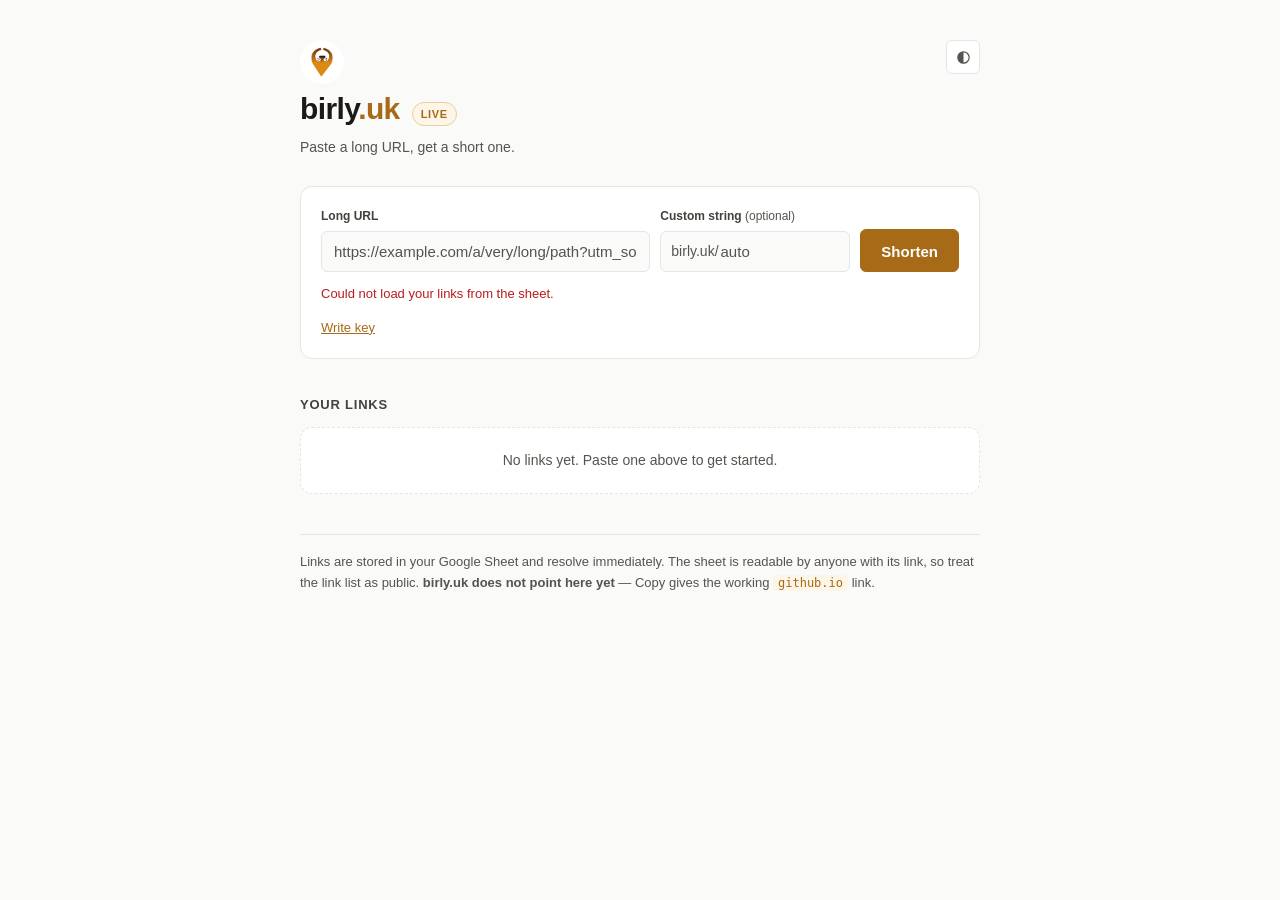
==== commit cc4b1639: "Call it a custom string, not a slug "Slug" is jargon from the wrong side of the app. The validation " ====
--- a/site/index.html
+++ b/site/index.html
@@ -46,7 +46,7 @@
         <input id="url" type="url" placeholder="https://example.com/a/very/long/path?utm_source=…" autocomplete="off" spellcheck="false">
       </div>
       <div class="field slug-field">
-        <label for="slug">Custom slug <span class="opt">(optional)</span></label>
+        <label for="slug">Custom string <span class="opt">(optional)</span></label>
         <div class="slug-wrap">
           <span id="host-label">birly.uk/</span>
           <input id="slug" type="text" placeholder="auto" autocomplete="off" spellcheck="false" maxlength="24">
@@ -302,7 +302,7 @@
   let slug = slugIn.value.trim();
   if (slug){
     if (!/^[a-zA-Z0-9_-]{3,24}$/.test(slug))
-      return say('Slugs are 3–24 characters: letters, numbers, hyphen or underscore.', 'err');
+      return say('Use 3–24 characters: letters, numbers, hyphen or underscore.', 'err');
     if (RESERVED.has(slug.toLowerCase()))
       return say('“' + slug + '” is reserved for the app itself.', 'err');
     if (links.some(l => l.slug.toLowerCase() === slug.toLowerCase()))
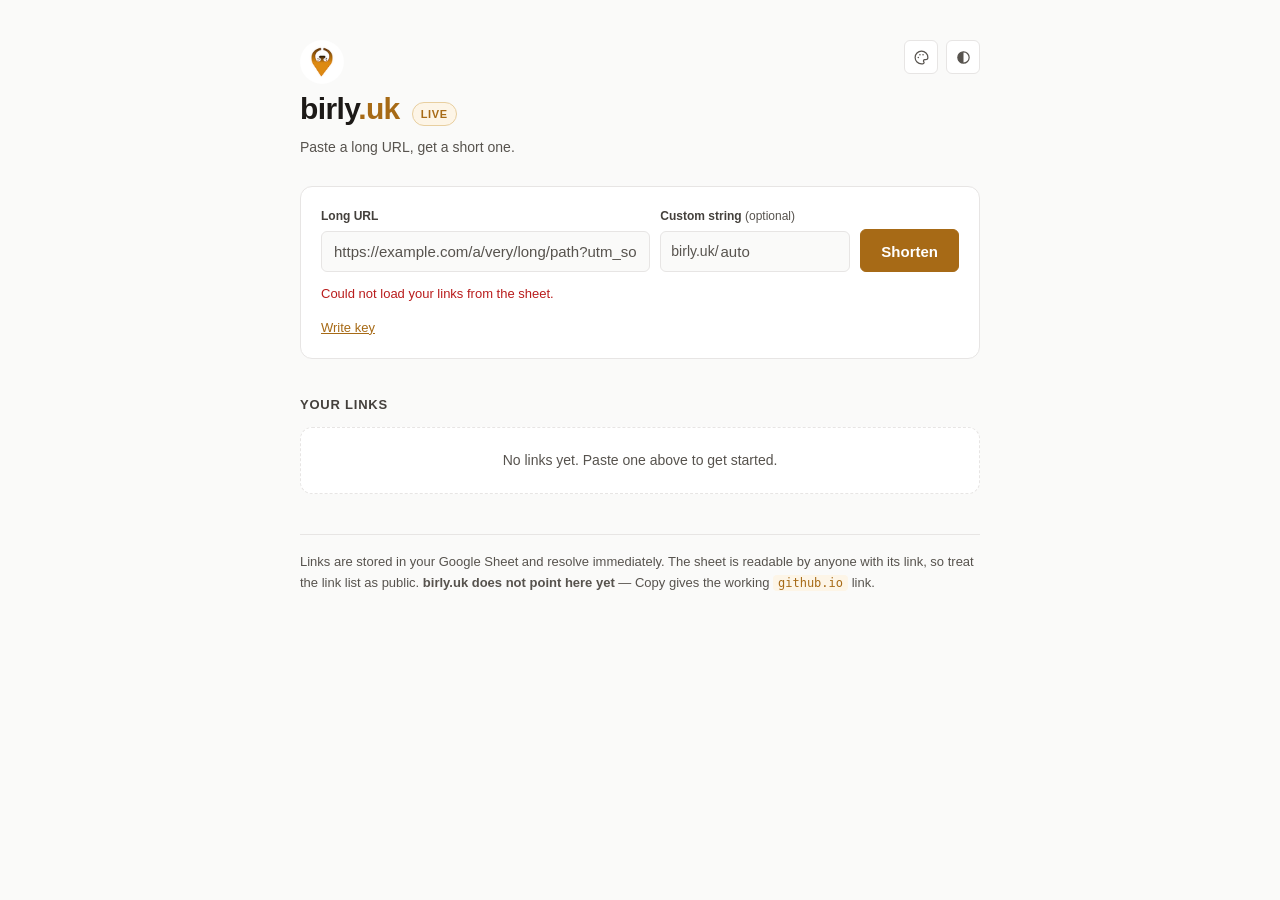
==== commit 673fffac: "Add a swappable accent, and parse the sheet's UK dates Six accents behind a palette button beside th" ====
--- a/site/index.html
+++ b/site/index.html
@@ -31,7 +31,13 @@
 
 <div class="wrap">
 
-  <button class="theme-btn" type="button" id="theme-btn"></button>
+  <div class="controls">
+    <div class="palette-wrap">
+      <button class="theme-btn" type="button" id="palette-btn"></button>
+      <div class="popover" id="palette" hidden role="group" aria-label="Accent colour"></div>
+    </div>
+    <button class="theme-btn" type="button" id="theme-btn"></button>
+  </div>
 
   <header>
     <a class="logo" href="./"><img src="icon-512.png" alt=""><span>birly<b>.uk</b></span></a>
@@ -240,6 +246,26 @@
   return rows;
 }
 
+/* Sheets exports in the spreadsheet's locale, so the created column is now
+ * DD/MM/YYYY — which Date.parse reads as an impossible month and discards.
+ * Rows written before the timezone change are M/D/YYYY, so where a date is
+ * genuinely ambiguous prefer day-first: everything new is written that way. */
+function parseCreated(raw){
+  const s = String(raw || '').trim();
+  if (!s) return null;
+
+  const m = s.match(/^(\d{1,2})[\/.](\d{1,2})[\/.](\d{4})(?:[ ,]+(\d{1,2}):(\d{2})(?::(\d{2}))?)?$/);
+  if (m){
+    let [, a, b, y, hh, mm, ss] = m.map(v => v === undefined ? v : Number(v));
+    let day = a, month = b;
+    if (a > 12 && b <= 12){ day = a; month = b; }
+    else if (b > 12 && a <= 12){ day = b; month = a; }
+    return new Date(y, month - 1, day, hh || 0, mm || 0, ss || 0).getTime();
+  }
+
+  return Date.parse(s) || null;
+}
+
 async function loadLinks(){
   if (!CAN_READ){
     try { return JSON.parse(localStorage.getItem(LOCAL_KEY)) || []; } catch { return []; }
@@ -248,7 +274,7 @@
   if (!res.ok) throw new Error('sheet ' + res.status);
   return parseCSV(await res.text())
     .filter(r => r[0] && r[1] && r[0].trim().toLowerCase() !== 'slug')
-    .map(r => ({ slug: r[0].trim(), url: r[1].trim(), created: Date.parse(r[2]) || null }))
+    .map(r => ({ slug: r[0].trim(), url: r[1].trim(), created: parseCreated(r[2]) }))
     .reverse();
 }
 
@@ -291,7 +317,7 @@
   }
   const data = await callScript({ action: 'delete', slug });
   links = links.filter(l => l.slug !== slug);
-  return { slug, url: data.url, created: Date.parse(data.created) || Date.now() };
+  return { slug, url: data.url, created: parseCreated(data.created) || Date.now() };
 }
 
 form.addEventListener('submit', async e => {
@@ -432,7 +458,11 @@
   }
   render();
 })();
-  Theme.mount(document.getElementById('theme-btn'));
+  Theme.mount(
+    document.getElementById('theme-btn'),
+    document.getElementById('palette-btn'),
+    document.getElementById('palette')
+  );
 </script>
 </body>
 </html>
--- a/site/style.css
+++ b/site/style.css
@@ -36,14 +36,33 @@
 
 .wrap{max-width:720px;margin:0 auto;padding:40px 20px 80px;position:relative}
 
+.controls{position:absolute;top:40px;right:20px;display:flex;gap:8px}
+.palette-wrap{position:relative}
 .theme-btn{
-  position:absolute;top:40px;right:20px;
   width:34px;height:34px;display:grid;place-items:center;
   background:var(--surface);border:1px solid var(--line);
   border-radius:var(--radius);color:var(--muted);padding:0;
 }
 .theme-btn:hover{color:var(--brand);border-color:var(--brand-line);background:var(--brand-tint)}
 .theme-btn svg{width:17px;height:17px}
+.theme-btn[aria-expanded="true"]{color:var(--brand);border-color:var(--brand);background:var(--brand-tint)}
+
+.popover{
+  position:absolute;top:calc(100% + 8px);right:0;z-index:50;
+  display:flex;gap:8px;padding:10px;
+  background:var(--surface);border:1px solid var(--line);
+  border-radius:calc(var(--radius) * 2);
+  box-shadow:0 10px 15px -3px rgba(0,0,0,.12),0 4px 6px -4px rgba(0,0,0,.1);
+}
+.popover[hidden]{display:none}
+.swatch{
+  width:26px;height:26px;border-radius:50%;padding:0;cursor:pointer;
+  border:2px solid transparent;box-shadow:inset 0 0 0 1px rgba(0,0,0,.12);
+}
+.swatch:hover{transform:scale(1.08)}
+/* The ring is the page's own line colour, so the chosen swatch reads as
+   selected in either theme without depending on the accent it is setting. */
+.swatch.on{border-color:var(--ink);box-shadow:inset 0 0 0 1px rgba(0,0,0,.12)}
 
 header{display:flex;align-items:flex-end;gap:12px;margin-bottom:6px;flex-wrap:wrap}
 .logo{display:flex;flex-direction:column;align-items:flex-start;gap:2px;
